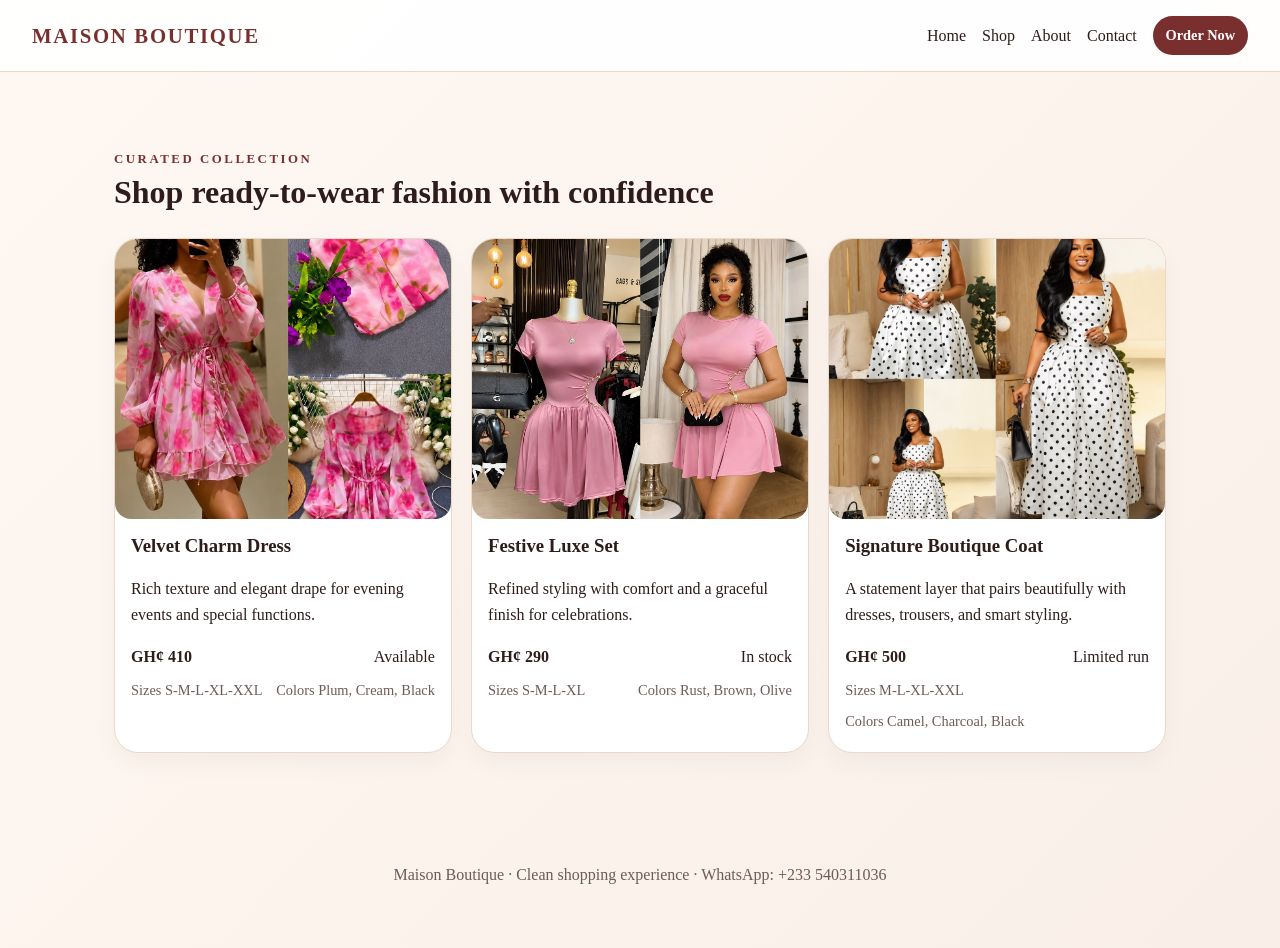
==== shop.html @ 9037b978 "Initial Maison Boutique website" ====
<!DOCTYPE html>
<html lang="en">
  <head>
    <meta charset="UTF-8" />
    <meta http-equiv="Content-Security-Policy" content="default-src 'self'; img-src 'self' data: https:; style-src 'self' 'unsafe-inline'; script-src 'self'; connect-src 'self'; form-action 'self' https://wa.me; base-uri 'self'; object-src 'none'; frame-ancestors 'none';" />
    <meta http-equiv="Referrer-Policy" content="strict-origin-when-cross-origin" />
    <meta http-equiv="X-Content-Type-Options" content="nosniff" />
    <meta name="viewport" content="width=device-width, initial-scale=1.0" />
    <meta name="description" content="Browse the Maison Boutique collection with detailed descriptions, sizing, and availability." />
    <meta name="keywords" content="Maison Boutique shop, fashion collection, boutique outfits, premium clothing" />
    <meta name="robots" content="index, follow" />
    <title>Shop | Maison Boutique</title>
    <link rel="stylesheet" href="styles.css" />
  </head>
  <body>
    <header class="topbar">
      <a class="brand" href="index.html">Maison Boutique</a>
      <nav class="nav-links">
        <a href="index.html">Home</a>
        <a href="shop.html">Shop</a>
        <a href="about.html">About</a>
        <a href="contact.html">Contact</a>
        <a href="checkout.html" class="button small">Order Now</a>
      </nav>
    </header>

    <main class="page-shell">
      <section class="section">
        <div class="section-heading">
          <p class="eyebrow">Curated collection</p>
          <h2>Shop ready-to-wear fashion with confidence</h2>
        </div>
        <div class="product-grid">
          <article class="card">
            <img src="MAISON BOUTIQUE/WhatsApp Image 2026-07-30 at 8.17.50 AM.jpeg" alt="Premium boutique fashion" />
            <div class="card-body">
              <h3>Velvet Charm Dress</h3>
              <p>Rich texture and elegant drape for evening events and special functions.</p>
              <div class="meta-row"><strong>GH¢ 410</strong><span>Available</span></div>
              <div class="chip-row"><span>Sizes S-M-L-XL-XXL</span><span>Colors Plum, Cream, Black</span></div>
            </div>
          </article>
          <article class="card">
            <img src="MAISON BOUTIQUE/WhatsApp Image 2026-07-30 at 8.17.47 AM.jpeg" alt="Classic festive fashion" />
            <div class="card-body">
              <h3>Festive Luxe Set</h3>
              <p>Refined styling with comfort and a graceful finish for celebrations.</p>
              <div class="meta-row"><strong>GH¢ 290</strong><span>In stock</span></div>
              <div class="chip-row"><span>Sizes S-M-L-XL</span><span>Colors Rust, Brown, Olive</span></div>
            </div>
          </article>
          <article class="card">
            <img src="MAISON BOUTIQUE/12QQ.jpeg" alt="Luxury boutique piece" />
            <div class="card-body">
              <h3>Signature Boutique Coat</h3>
              <p>A statement layer that pairs beautifully with dresses, trousers, and smart styling.</p>
              <div class="meta-row"><strong>GH¢ 500</strong><span>Limited run</span></div>
              <div class="chip-row"><span>Sizes M-L-XL-XXL</span><span>Colors Camel, Charcoal, Black</span></div>
            </div>
          </article>
        </div>
      </section>
    </main>

    <footer class="footer">
      <p>Maison Boutique · Clean shopping experience · WhatsApp: +233 540311036</p>
    </footer>
  </body>
</html>
---- styles.css ----
:root {
  --bg: #fffaf6;
  --panel: #ffffff;
  --text: #2e1c1a;
  --muted: #6f5b57;
  --accent: #7a2f2f;
  --accent-2: #c18f54;
  --border: #ead8ca;
}

* { box-sizing: border-box; }
body {
  margin: 0;
  font-family: Georgia, 'Times New Roman', serif;
  color: var(--text);
  background: linear-gradient(135deg, #fff8f2 0%, #f9efe8 100%);
  line-height: 1.6;
}
a { color: inherit; text-decoration: none; }
img { width: 100%; display: block; object-fit: cover; border-radius: 16px; }
.topbar {
  display: flex; justify-content: space-between; align-items: center;
  padding: 1rem 2rem; background: rgba(255,255,255,0.9); position: sticky; top: 0; z-index: 10; border-bottom: 1px solid var(--border);
}
.brand { font-size: 1.3rem; font-weight: 700; letter-spacing: 0.08em; text-transform: uppercase; color: var(--accent); }
.nav-links { display: flex; gap: 1rem; align-items: center; flex-wrap: wrap; }
.button, .reaction-btn {
  display: inline-flex; align-items: center; justify-content: center; background: var(--accent); color: #fff; padding: 0.75rem 1rem; border: none; border-radius: 999px; cursor: pointer; font-weight: 600; transition: transform 0.2s ease, box-shadow 0.2s ease;
}
.button:hover, .reaction-btn:hover { transform: translateY(-2px); box-shadow: 0 6px 18px rgba(122,47,47,0.18); }
.button.small { padding: 0.5rem 0.8rem; font-size: 0.9rem; }
.button.secondary { background: var(--accent-2); }
.hero, .section, .page-shell { max-width: 1180px; margin: 0 auto; padding: 2rem; }
.hero {
  display: grid; grid-template-columns: 1.15fr 0.85fr; gap: 2rem; align-items: center; padding-top: 3rem; padding-bottom: 3rem;
}
.eyebrow { color: var(--accent); text-transform: uppercase; letter-spacing: 0.2em; font-size: 0.8rem; font-weight: 700; margin-bottom: 0.25rem; }
h1, h2, h3 { line-height: 1.2; margin-top: 0; }
h1 { font-size: clamp(2rem, 4vw, 3.2rem); }
h2 { font-size: clamp(1.6rem, 2.5vw, 2.2rem); }
.hero-copy { font-size: 1.05rem; color: var(--muted); max-width: 60ch; }
.hero-actions { display: flex; gap: 1rem; margin-top: 1.2rem; flex-wrap: wrap; }
.hero-card, .card, .panel, .review-form { background: var(--panel); border: 1px solid var(--border); box-shadow: 0 10px 25px rgba(0,0,0,0.04); border-radius: 24px; }
.hero-card { padding: 1rem; }
.product-grid { display: grid; grid-template-columns: repeat(3, minmax(0, 1fr)); gap: 1.2rem; }
.card { overflow: hidden; }
.card img { height: 280px; }
.card-body { padding: 1rem 1rem 1.2rem; }
.meta-row, .chip-row, .card-actions { display: flex; justify-content: space-between; gap: 0.5rem; flex-wrap: wrap; align-items: center; }
.chip-row { font-size: 0.9rem; color: var(--muted); margin-top: 0.6rem; }
.split-section { display: grid; grid-template-columns: 1.1fr 0.9fr; gap: 1.2rem; }
.panel { padding: 1.2rem; }
.feature-list { padding-left: 1rem; color: var(--muted); }
.review-form { padding: 1.2rem; display: grid; gap: 0.9rem; }
label { display: grid; gap: 0.35rem; font-weight: 600; }
input, select, textarea { padding: 0.8rem; border-radius: 10px; border: 1px solid var(--border); font: inherit; }
.review-list { display: grid; gap: 0.8rem; margin-top: 1rem; }
.review-item { background: var(--panel); border: 1px solid var(--border); border-radius: 16px; padding: 1rem; }
.status-message { min-height: 1.25rem; color: var(--accent); font-weight: 600; }
.footer { text-align: center; padding: 1.8rem 1rem 2.8rem; color: var(--muted); }
@media (max-width: 900px) {
  .hero, .split-section, .product-grid { grid-template-columns: 1fr; }
}
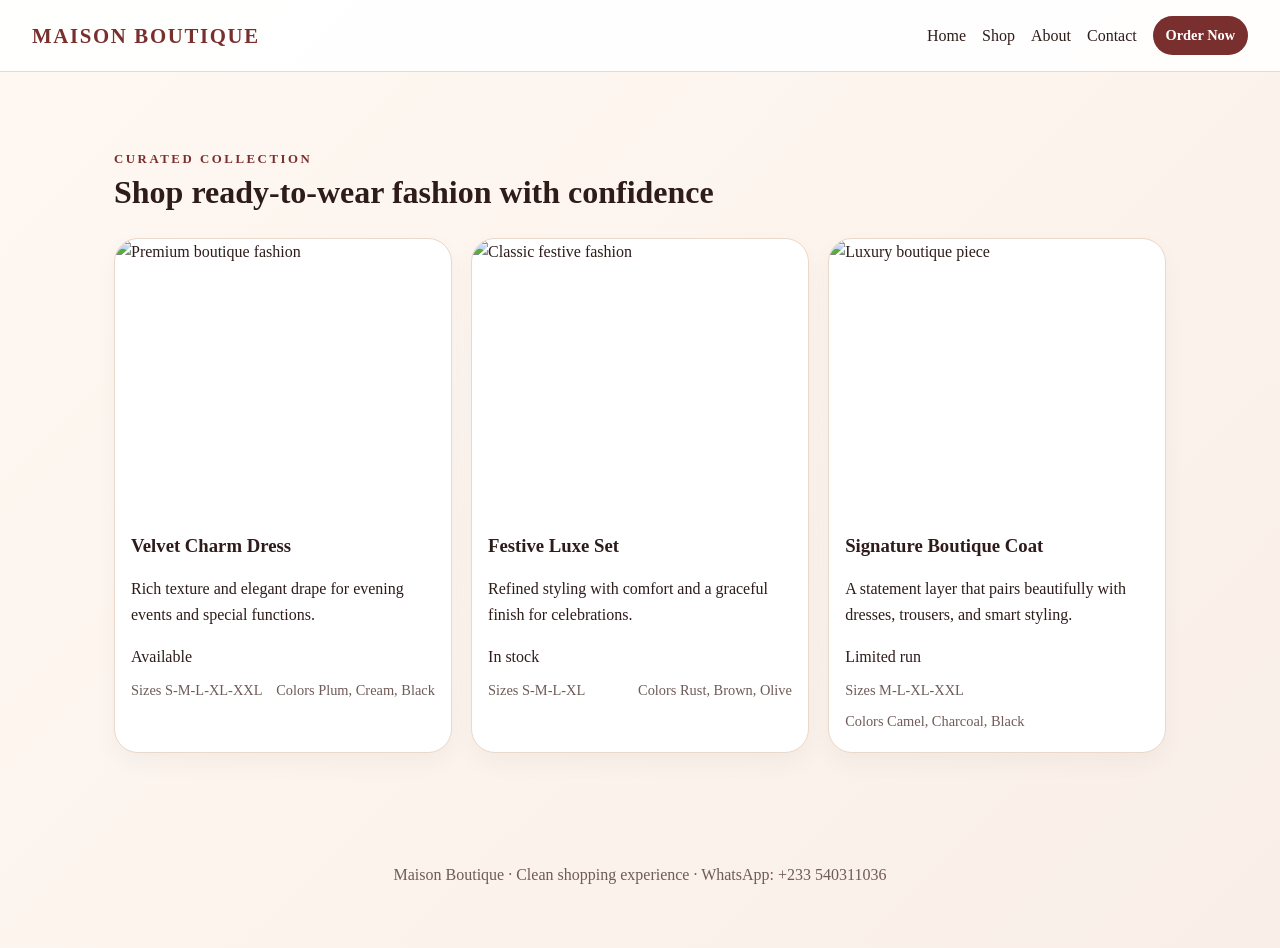
==== commit 2d78047c: "Refresh fashion imagery and remove prices" ====
--- a/shop.html
+++ b/shop.html
@@ -32,29 +32,29 @@
         </div>
         <div class="product-grid">
           <article class="card">
-            <img src="MAISON BOUTIQUE/WhatsApp Image 2026-07-30 at 8.17.50 AM.jpeg" alt="Premium boutique fashion" />
+            <img src="https://images.unsplash.com/photo-1496747611176-843222e1e57c?auto=format&fit=crop&w=900&q=80" alt="Premium boutique fashion" />
             <div class="card-body">
               <h3>Velvet Charm Dress</h3>
               <p>Rich texture and elegant drape for evening events and special functions.</p>
-              <div class="meta-row"><strong>GH¢ 410</strong><span>Available</span></div>
+              <div class="meta-row"><span>Available</span></div>
               <div class="chip-row"><span>Sizes S-M-L-XL-XXL</span><span>Colors Plum, Cream, Black</span></div>
             </div>
           </article>
           <article class="card">
-            <img src="MAISON BOUTIQUE/WhatsApp Image 2026-07-30 at 8.17.47 AM.jpeg" alt="Classic festive fashion" />
+            <img src="https://images.unsplash.com/photo-1521572267360-ee0c2909d518?auto=format&fit=crop&w=900&q=80" alt="Classic festive fashion" />
             <div class="card-body">
               <h3>Festive Luxe Set</h3>
               <p>Refined styling with comfort and a graceful finish for celebrations.</p>
-              <div class="meta-row"><strong>GH¢ 290</strong><span>In stock</span></div>
+              <div class="meta-row"><span>In stock</span></div>
               <div class="chip-row"><span>Sizes S-M-L-XL</span><span>Colors Rust, Brown, Olive</span></div>
             </div>
           </article>
           <article class="card">
-            <img src="MAISON BOUTIQUE/12QQ.jpeg" alt="Luxury boutique piece" />
+            <img src="https://images.unsplash.com/photo-1483985988355-763728e1935b?auto=format&fit=crop&w=900&q=80" alt="Luxury boutique piece" />
             <div class="card-body">
               <h3>Signature Boutique Coat</h3>
               <p>A statement layer that pairs beautifully with dresses, trousers, and smart styling.</p>
-              <div class="meta-row"><strong>GH¢ 500</strong><span>Limited run</span></div>
+              <div class="meta-row"><span>Limited run</span></div>
               <div class="chip-row"><span>Sizes M-L-XL-XXL</span><span>Colors Camel, Charcoal, Black</span></div>
             </div>
           </article>
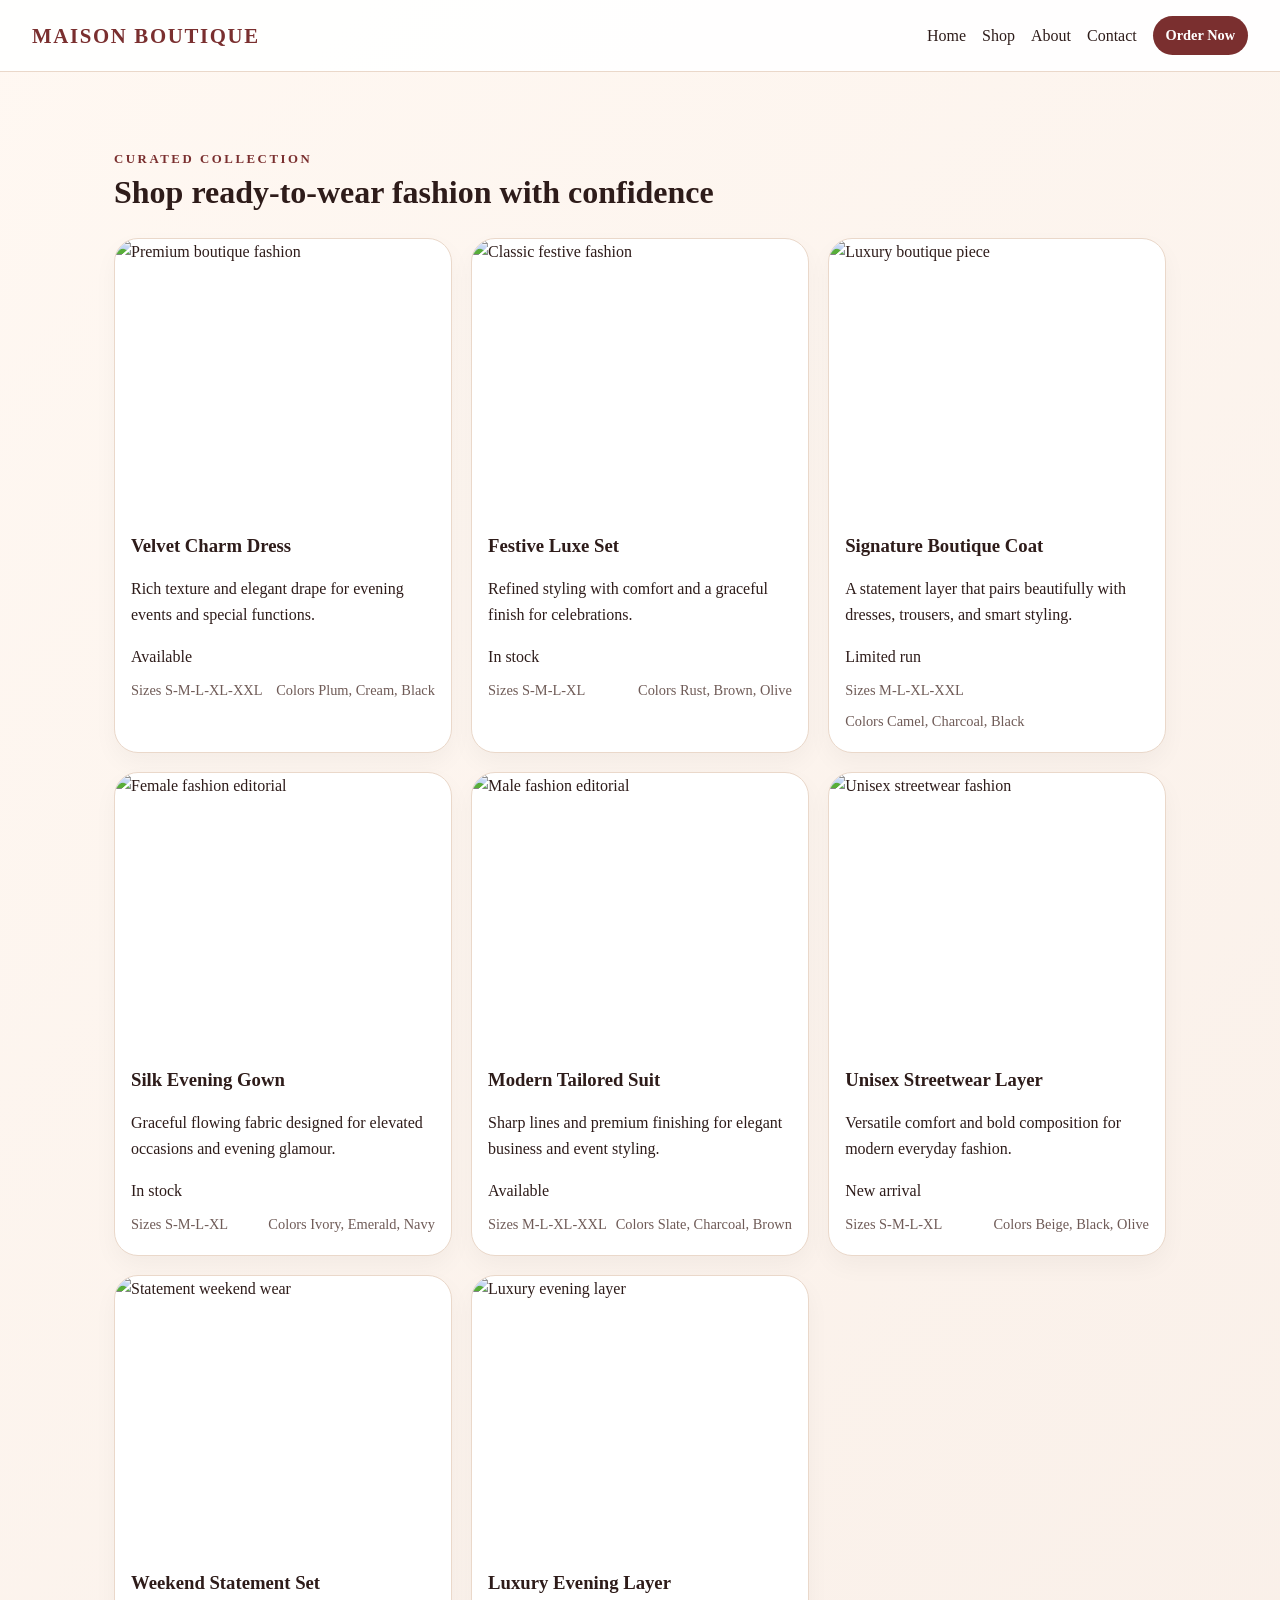
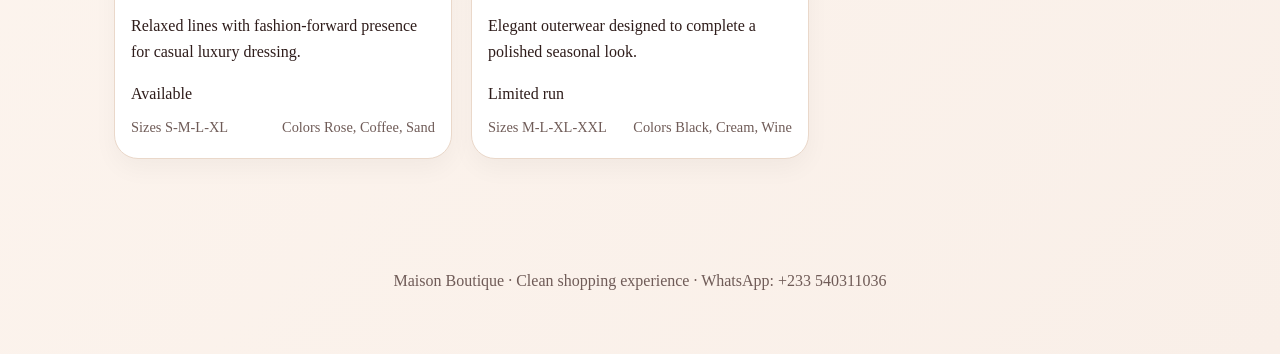
==== commit c950d22b: "Expand shop catalog" ====
--- a/shop.html
+++ b/shop.html
@@ -58,6 +58,51 @@
               <div class="chip-row"><span>Sizes M-L-XL-XXL</span><span>Colors Camel, Charcoal, Black</span></div>
             </div>
           </article>
+          <article class="card">
+            <img src="https://images.unsplash.com/photo-1515886657613-9f3515b0c78f?auto=format&fit=crop&w=900&q=80" alt="Female fashion editorial" />
+            <div class="card-body">
+              <h3>Silk Evening Gown</h3>
+              <p>Graceful flowing fabric designed for elevated occasions and evening glamour.</p>
+              <div class="meta-row"><span>In stock</span></div>
+              <div class="chip-row"><span>Sizes S-M-L-XL</span><span>Colors Ivory, Emerald, Navy</span></div>
+            </div>
+          </article>
+          <article class="card">
+            <img src="https://images.unsplash.com/photo-1500648767791-00dcc994a43e?auto=format&fit=crop&w=900&q=80" alt="Male fashion editorial" />
+            <div class="card-body">
+              <h3>Modern Tailored Suit</h3>
+              <p>Sharp lines and premium finishing for elegant business and event styling.</p>
+              <div class="meta-row"><span>Available</span></div>
+              <div class="chip-row"><span>Sizes M-L-XL-XXL</span><span>Colors Slate, Charcoal, Brown</span></div>
+            </div>
+          </article>
+          <article class="card">
+            <img src="https://images.unsplash.com/photo-1529139574466-a303027c1d8b?auto=format&fit=crop&w=900&q=80" alt="Unisex streetwear fashion" />
+            <div class="card-body">
+              <h3>Unisex Streetwear Layer</h3>
+              <p>Versatile comfort and bold composition for modern everyday fashion.</p>
+              <div class="meta-row"><span>New arrival</span></div>
+              <div class="chip-row"><span>Sizes S-M-L-XL</span><span>Colors Beige, Black, Olive</span></div>
+            </div>
+          </article>
+          <article class="card">
+            <img src="https://images.unsplash.com/photo-1524504388940-b1c1722653e1?auto=format&fit=crop&w=900&q=80" alt="Statement weekend wear" />
+            <div class="card-body">
+              <h3>Weekend Statement Set</h3>
+              <p>Relaxed lines with fashion-forward presence for casual luxury dressing.</p>
+              <div class="meta-row"><span>Available</span></div>
+              <div class="chip-row"><span>Sizes S-M-L-XL</span><span>Colors Rose, Coffee, Sand</span></div>
+            </div>
+          </article>
+          <article class="card">
+            <img src="https://images.unsplash.com/photo-1512436991641-6745cdb1723f?auto=format&fit=crop&w=900&q=80" alt="Luxury evening layer" />
+            <div class="card-body">
+              <h3>Luxury Evening Layer</h3>
+              <p>Elegant outerwear designed to complete a polished seasonal look.</p>
+              <div class="meta-row"><span>Limited run</span></div>
+              <div class="chip-row"><span>Sizes M-L-XL-XXL</span><span>Colors Black, Cream, Wine</span></div>
+            </div>
+          </article>
         </div>
       </section>
     </main>
